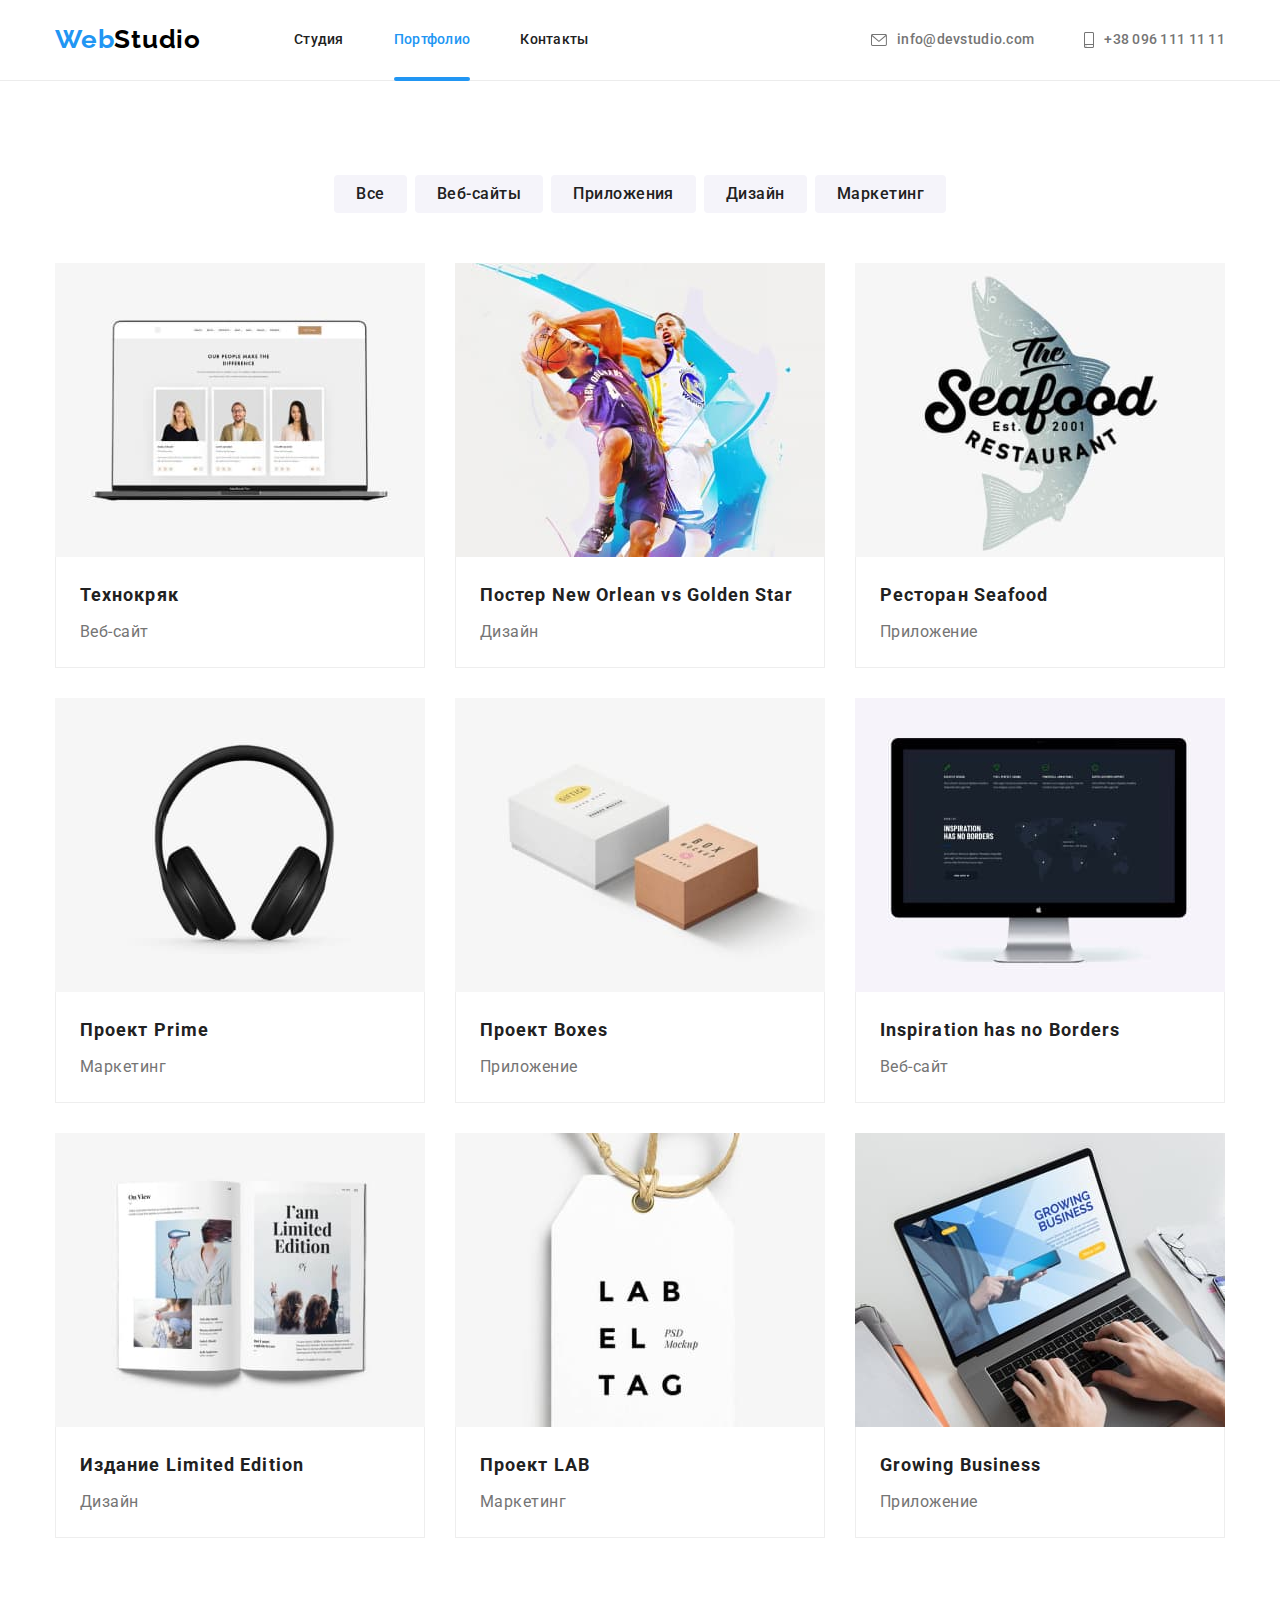
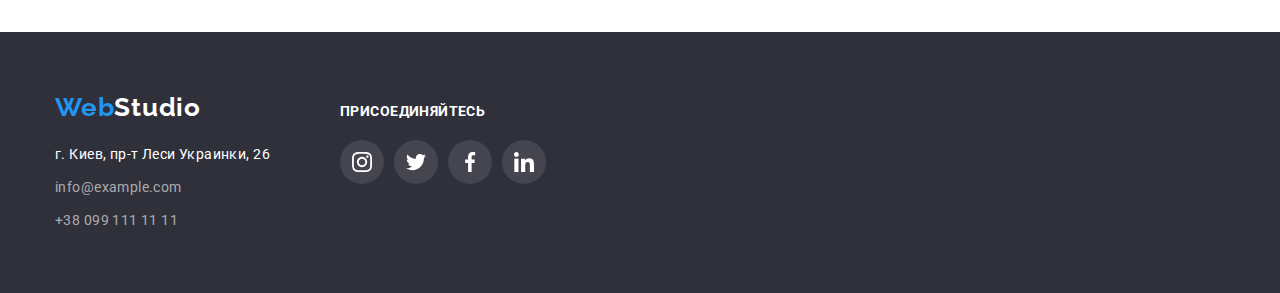
==== portfolio.html @ ef2dbdda "дз№6" ====
<!DOCTYPE html>
<html lang="ru">
  <head>
    <meta charset="UTF-8" />
    <meta http-equiv="X-UA-Compatible" content="IE=edge" />
    <meta name="viewport" content="width=device-width, initial-scale=1.0" />
    <title>Portfolio</title>
    <link
      href="https://fonts.googleapis.com/css2?family=Raleway:wght@700&family=Roboto:wght@400;500;700;900&display=swap"
      rel="stylesheet"
    />
    <link
      rel="stylesheet"
      href="https://cdnjs.cloudflare.com/ajax/libs/modern-normalize/1.1.0/modern-normalize.min.css"
    />
    <link rel="stylesheet" href="./css/style.css" />
  </head>
  <body>
    <header class="header">
      <div class="container header-div">
        <a href="" class="header-logo link"> <span class="header-logo-web">Web</span>Studio</a>
        <nav class="header-nav">
          <ul class="site-nav list">
            <li class="site-nav-item">
              <a href="./index.html" class="site-nav-link link">Студия</a>
            </li>
            <li class="site-nav-item">
              <a href="" class="site-nav-link current link">Портфолио</a>
            </li>
            <li class="site-nav-item"><a href="" class="site-nav-link link">Контакты</a></li>
          </ul>
        </nav>
        <ul class="contacts-nav list">
          <li class="contacts-nav-item">
            <a href="mailto:info@devstudio.com" class="contacts-nav-link link"
              ><svg class="contacts-nav-icon" width="16" height="12">
                <use href="./images/symbol-defs.svg#icon-envelope"></use>
              </svg>
              info@devstudio.com
            </a>
          </li>
          <li class="contacts-nav-item">
            <a href="tel:+380961111111" class="contacts-nav-link link">
              <svg class="contacts-nav-icon" width="10" height="16">
                <use href="./images/symbol-defs.svg#icon-smartphone"></use>
              </svg>
              +38 096 111 11 11</a
            >
          </li>
        </ul>
      </div>
    </header>
    <main>
      <section class="filtres section">
        <div class="container">
          <h1 class="visually-hidden">Фильтры</h1>
          <ul class="filtres-btn-list">
            <li class="filtres-btn-item">
              <button type="button" class="filtres-btn">Все</button>
            </li>
            <li class="filtres-btn-item">
              <button type="button" class="filtres-btn">Веб-сайты</button>
            </li>
            <li class="filtres-btn-item">
              <button type="button" class="filtres-btn">Приложения</button>
            </li>
            <li class="filtres-btn-item">
              <button type="button" class="filtres-btn">Дизайн</button>
            </li>
            <li class="filtres-btn-item">
              <button type="button" class="filtres-btn">Маркетинг</button>
            </li>
          </ul>

          <ul class="filtres-list">
            <li class="filtres-item">
              <a href="" class="filtres-item-link link">
                <div class="filtres-top-cont">
                  <img src="./images/portfolio1.jpg" alt="Технокряк Веб-сайт" width="370" />
                  <p class="filtres-top-text">
                    Ресурс предлагает комплексные предложения с разным уровнем функционала и
                    сервисов. Все это позволит посетителю получить исчерпывающие сведения о компании
                    или частном лице.
                  </p>
                </div>
                <div class="filtres-item-img">
                  <h2 class="filtres-title">Технокряк</h2>
                  <p class="filtres-text">Веб-сайт</p>
                </div>
              </a>
            </li>
            <li class="filtres-item">
              <a href="" class="filtres-item-link link">
                <div class="filtres-top-cont">
                  <img
                    src="./images/portfolio2.jpg"
                    alt="Постер New Orlean vs Golden Star Дизайн"
                    width="370"
                  />
                  <p class="filtres-top-text">
                    Ресурс предлагает комплексные предложения с разным уровнем функционала и
                    сервисов. Все это позволит посетителю получить исчерпывающие сведения о компании
                    или частном лице.
                  </p>
                </div>
                <div class="filtres-item-img">
                  <h2 class="filtres-title">Постер New Orlean vs Golden Star</h2>
                  <p class="filtres-text">Дизайн</p>
                </div>
              </a>
            </li>
            <li class="filtres-item">
              <a href="" class="filtres-item-link link">
                <div class="filtres-top-cont">
                  <img
                    src="./images/portfolio3.jpg"
                    alt="Ресторан Seafood Приложение"
                    width="370"
                  />
                  <p class="filtres-top-text">
                    Ресурс предлагает комплексные предложения с разным уровнем функционала и
                    сервисов. Все это позволит посетителю получить исчерпывающие сведения о компании
                    или частном лице.
                  </p>
                </div>
                <div class="filtres-item-img">
                  <h2 class="filtres-title">Ресторан Seafood</h2>
                  <p class="filtres-text">Приложение</p>
                </div>
              </a>
            </li>
            <li class="filtres-item">
              <a href="" class="filtres-item-link link">
                <div class="filtres-top-cont">
                  <img src="./images/portfolio4.jpg" alt="Проект Prime Маркетинг" width="370" />
                  <p class="filtres-top-text">
                    Ресурс предлагает комплексные предложения с разным уровнем функционала и
                    сервисов. Все это позволит посетителю получить исчерпывающие сведения о компании
                    или частном лице.
                  </p>
                </div>
                <div class="filtres-item-img">
                  <h2 class="filtres-title">Проект Prime</h2>
                  <p class="filtres-text">Маркетинг</p>
                </div>
              </a>
            </li>
            <li class="filtres-item">
              <a href="" class="filtres-item-link link">
                <div class="filtres-top-cont">
                  <img src="./images/portfolio5.jpg" alt="Проект Boxes Приложение" width="370" />
                  <p class="filtres-top-text">
                    Ресурс предлагает комплексные предложения с разным уровнем функционала и
                    сервисов. Все это позволит посетителю получить исчерпывающие сведения о компании
                    или частном лице.
                  </p>
                </div>
                <div class="filtres-item-img">
                  <h2 class="filtres-title">Проект Boxes</h2>
                  <p class="filtres-text">Приложение</p>
                </div>
              </a>
            </li>
            <li class="filtres-item">
              <a href="" class="filtres-item-link link">
                <div class="filtres-top-cont">
                  <img
                    src="./images/portfolio6.jpg"
                    alt="Inspiration has no Borders Веб-сайт"
                    width="370"
                  />
                  <p class="filtres-top-text">
                    Ресурс предлагает комплексные предложения с разным уровнем функционала и
                    сервисов. Все это позволит посетителю получить исчерпывающие сведения о компании
                    или частном лице.
                  </p>
                </div>
                <div class="filtres-item-img">
                  <h2 class="filtres-title" lang="en">Inspiration has no Borders</h2>
                  <p class="filtres-text">Веб-сайт</p>
                </div>
              </a>
            </li>
            <li class="filtres-item">
              <a href="" class="filtres-item-link link">
                <div class="filtres-top-cont">
                  <img
                    src="./images/portfolio7.jpg"
                    alt="Издание Limited Edition Дизайн"
                    width="370"
                  />
                  <p class="filtres-top-text">
                    Ресурс предлагает комплексные предложения с разным уровнем функционала и
                    сервисов. Все это позволит посетителю получить исчерпывающие сведения о компании
                    или частном лице.
                  </p>
                </div>
                <div class="filtres-item-img">
                  <h2 class="filtres-title">Издание Limited Edition</h2>
                  <p class="filtres-text">Дизайн</p>
                </div>
              </a>
            </li>
            <li class="filtres-item">
              <a href="" class="filtres-item-link link">
                <div class="filtres-top-cont">
                  <img src="./images/portfolio8.jpg" alt="Проект LAB Маркетинг" width="370" />
                  <p class="filtres-top-text">
                    Ресурс предлагает комплексные предложения с разным уровнем функционала и
                    сервисов. Все это позволит посетителю получить исчерпывающие сведения о компании
                    или частном лице.
                  </p>
                </div>
                <div class="filtres-item-img">
                  <h2 class="filtres-title">Проект LAB</h2>
                  <p class="filtres-text">Маркетинг</p>
                </div>
              </a>
            </li>
            <li class="filtres-item">
              <a href="" class="filtres-item-link link">
                <div class="filtres-top-cont">
                  <img
                    src="./images/portfolio9.jpg"
                    alt="Growing Business Приложение"
                    width="370"
                  />
                  <p class="filtres-top-text">
                    Ресурс предлагает комплексные предложения с разным уровнем функционала и
                    сервисов. Все это позволит посетителю получить исчерпывающие сведения о компании
                    или частном лице.
                  </p>
                </div>
                <div class="filtres-item-img">
                  <h2 class="filtres-title" lang="en">Growing Business</h2>
                  <p class="filtres-text">Приложение</p>
                </div>
              </a>
            </li>
          </ul>
        </div>
      </section>
    </main>

    <footer class="footer">
      <div class="footer-cont container">
        <div class="footer-contacts">
          <a class="footer-logo link" href=""> <span class="footer-logo-web">Web</span>Studio</a>
          <address class="footer-adress">
            <ul class="footer-list list">
              <li class="footer-item">
                <a
                  class="footer-adress-link link"
                  href="https://www.google.com/maps/place/бул.+Леси+Украинки,+26,+Киев,+Украина,+02000/@50.4265807,30.5361971,17z/data=!3m1!4b1!4m5!3m4!1s0x40d4cf0e033ecbe9:0x57a4dffefec77da0!8m2!3d50.4265807!4d30.5383858"
                  >г. Киев, пр-т Леси Украинки, 26
                </a>
              </li>
              <li class="footer-item">
                <a class="footer-contacts-link link" href="mailto:info@example.com"
                  >info@example.com</a
                >
              </li>
              <li class="footer-item">
                <a class="footer-contacts-link link" href="tel:+380991111111">+38 099 111 11 11</a>
              </li>
            </ul>
          </address>
        </div>
        <div class="join">
          <h2 class="join-title">ПРИСОЕДИНЯЙТЕСЬ</h2>
          <ul class="join-list">
            <li class="join-item">
              <a href="" class="join-soc-link"
                ><svg class="join-icon" width="20" height="20">
                  <use href="./images/symbol-defs.svg#icon-instagram-2"></use>
                </svg>
              </a>
            </li>
            <li class="join-item">
              <a href="" class="join-soc-link"
                ><svg class="join-icon" width="20" height="20">
                  <use href="./images/symbol-defs.svg#icon-twitter-1"></use>
                </svg>
              </a>
            </li>
            <li class="join-item">
              <a href="" class="join-soc-link"
                ><svg class="join-icon" width="20" height="20">
                  <use href="./images/symbol-defs.svg#icon-facebook-1"></use>
                </svg>
              </a>
            </li>
            <li class="join-item">
              <a href="" class="join-soc-link"
                ><svg class="join-icon" width="20" height="20">
                  <use href="./images/symbol-defs.svg#icon-linkedin-1"></use>
                </svg>
              </a>
            </li>
          </ul>
        </div>
      </div>
    </footer>
  </body>
</html>
---- css/style.css ----
/* цвет основного текста  #757575 */
/* вторичный цвет текста  #212121 */
/* белый #FFFFFF */
/* акцент #2196F3 */
/* основной фон #FFFFFF */
/* вторичный фон #F5F4FA */
/* серый #2F303A */
/* контакты футера rgba(255, 255, 255, 0.6) */

:root {
  --primary-text-color: #757575;
  --title-text-color: #212121;
  --accent-color: #2196f3;
  --primary-white-color: #ffffff;
  --primary-grey-color: #2f303a;
  --secondary-bg-color: #f5f4fa;
  --footer-text-color: rgba(255, 255, 255, 0.6);
}

body {
  color: var(--primary-text-color);
  background-color: var(--primary-white-color);
  font-family: 'roboto', 'sans serif';
}

ul,
p,
h1,
h2,
h3 {
  list-style: none;
  margin: 0;
  padding: 0;
}

.link {
  text-decoration: none;
}

img {
  display: block;
}

.container {
  width: 1200px;
  padding-left: 15px;
  padding-right: 15px;
  margin-left: auto;
  margin-right: auto;
  /* outline: solid 2px tomato; */
}

.section {
  padding-bottom: 94px;
  padding-top: 94px;
}

/* --------------------Header---------------------- */

.header-div {
  display: flex;
  align-items: center;
}

.header-nav {
  margin-left: 93px;
}

.header-logo {
  font-family: 'Raleway';
  font-weight: 700;
  font-size: 26px;
  line-height: 1.2;
  letter-spacing: 0.03em;
  color: #000000;
}

.header {
  border-bottom: solid 1px rgba(236, 236, 236, 1);
}

.header-logo-web {
  color: var(--accent-color);
}

/* --------------------Site-nav---------------------- */

.site-nav {
  display: flex;
}

.site-nav-item + .site-nav-item {
  margin-left: 50px;
}

.site-nav-link {
  font-weight: 500;
  font-size: 14px;
  line-height: 1.14;
  letter-spacing: 0.02em;
  color: var(--title-text-color);
  display: block;
  padding-top: 32px;
  padding-bottom: 32px;
  transition: color 250ms cubic-bezier(0.4, 0, 0.2, 1);
}

.site-nav-link:hover,
.site-nav-link:focus {
  color: var(--accent-color);
}

.site-nav-item {
  position: relative;
}

.site-nav-link.current {
  color: var(--accent-color);
}

.site-nav-link.current::after {
  opacity: 1;
}

.site-nav-link::after {
  position: absolute;
  bottom: -1px;
  left: 0;
  content: '';
  width: 100%;
  height: 4px;
  background-color: var(--accent-color);
  border-radius: 2px;
  opacity: 0;
}

.site-nav-link:hover::after,
.site-nav-link:focus::after {
  opacity: 1;
}

/* --------------------Contacts-nav---------------------- */

.contacts-nav {
  display: flex;
  margin-left: auto;
}

.contacts-nav-link {
  display: flex;
  align-items: center;
  font-weight: 500;
  font-size: 14px;
  line-height: 1.14;
  letter-spacing: 0.02em;
  color: var(--primary-text-color);
  padding-top: 10px;
  padding-bottom: 10px;
  transition: color 250ms cubic-bezier(0.4, 0, 0.2, 1);
}

.contacts-nav-link:hover,
.contacts-nav-link:focus {
  color: var(--accent-color);
}

.contacts-nav-item + .contacts-nav-item {
  margin-left: 50px;
}

.contacts-nav-item:last-child {
  margin-right: 0;
}

.contacts-nav-link:hover .contacts-nav-icon {
  fill: var(--accent-color);
}

.contacts-nav-icon {
  fill: currentColor;
  margin-right: 10px;
}

/* --------------------Main sections---------------------- */

/* --------------------Hero section---------------------- */

.hero {
  text-align: center;
  padding-top: 200px;
  padding-bottom: 200px;
  background-image: linear-gradient(rgba(47, 48, 58, 0.4), rgba(47, 48, 58, 0.4)),
    url(../images/heroBG.jpg);
  background-position: center;
  background-repeat: no-repeat;
  background-size: cover;
  max-width: 1600px;
  margin-left: auto;
  margin-right: auto;
}

.hero-title {
  font-weight: 900;
  font-size: 44px;
  line-height: 1.36;
  letter-spacing: 0.06em;
  color: var(--primary-white-color);
  margin: 0;
  margin-bottom: 30px;
}

.hero-btn {
  font-weight: 700;
  font-size: 16px;
  line-height: 1.88;
  letter-spacing: 0.06em;
  border-radius: 4px;
  padding: 10px 32px;
  border: 0;
  min-width: 200px;
  height: 50px;
  font-family: inherit;
  color: var(--primary-white-color);
  background-color: var(--accent-color);
  cursor: pointer;
}

/* --------------------Features section---------------------- */
.visually-hidden {
  position: absolute;
  width: 1px;
  height: 1px;
  margin: -1px;
  border: 0;
  padding: 0;
  white-space: nowrap;
  clip-path: inset(100%);
  clip: rect(0 0 0 0);
  overflow: hidden;
}

.features-list {
  display: flex;
}

.features-item {
  min-width: 270px;
  min-height: 101px;
}

.features-item + .features-item {
  margin-left: 30px;
}

.features-title {
  font-weight: 700;
  font-size: 14px;
  line-height: 1.14;
  letter-spacing: 0.03em;
  text-transform: uppercase;
  color: var(--title-text-color);
  margin-bottom: 10px;
}

.features-text {
  font-size: 14px;
  line-height: 1.71;
  letter-spacing: 0.03em;
  color: var(--primary-text-color);
}

.features-icon-container {
  display: flex;
  justify-content: center;
  align-items: center;
  width: 270px;
  height: 120px;
  background-color: var(--secondary-bg-color);
  margin-bottom: 30px;
  border-radius: 4px;
}

.features-icon-container + .features-icon-container {
  margin-left: 30px;
}

.features-icon {
  justify-content: center;
  align-items: center;
}

/* --------------------Works section---------------------- */

.works {
  padding-top: 0;
}

.works-title {
  font-weight: 700;
  font-size: 36px;
  line-height: 1.17;
  letter-spacing: 0.03em;
  color: var(--title-text-color);
  margin: 0;
  margin-bottom: 50px;
  text-align: center;
}

.works-list {
  display: flex;
}

.works-item {
  position: relative;
}

.works-item + .works-item {
  margin-left: 30px;
}

.works-item-cont {
  position: absolute;
  display: flex;
  justify-content: center;
  align-items: center;
  bottom: 0;
  min-width: 370px;
  min-height: 70px;
  background-color: rgba(47, 48, 58, 0.8);
}

.works-item-text {
  font-weight: 700;
  font-size: 14px;
  line-height: 1.14;
  letter-spacing: 0.03em;
  color: var(--primary-white-color);
}

/* --------------------Team section---------------------- */

.team {
  background-color: var(--secondary-bg-color);
}

.team-list {
  display: flex;
}

.team-title {
  font-weight: 700;
  font-size: 36px;
  line-height: 1.17;
  letter-spacing: 0.03em;
  color: var(--title-text-color);
  margin-bottom: 50px;
  text-align: center;
}

.team-item {
  background-color: var(--primary-white-color);
  border-radius: 0px 0px 4px 4px;
  box-shadow: 0px 1px 3px rgba(0, 0, 0, 0.12), 0px 1px 1px rgba(0, 0, 0, 0.14),
    0px 2px 1px rgba(0, 0, 0, 0.2);
}

.team-item + .team-item {
  margin-left: 30px;
}

.team-item-title {
  font-weight: 500;
  font-size: 16px;
  line-height: 1.19;
  letter-spacing: 0.03em;
  color: var(--title-text-color);
  margin-bottom: 10px;
  text-align: center;
}

.team-item-text {
  font-size: 16px;
  line-height: 1.19;
  letter-spacing: 0.03em;
  color: var(--primary-text-color);
  text-align: center;
  margin-bottom: 16px;
}

.team-item-bgc {
  padding-top: 30px;
  padding-bottom: 30px;
}

.team-soc-list {
  display: flex;
  justify-content: center;
}

.team-soc-item + .team-soc-item {
  margin-left: 10px;
}

.team-soc-link {
  width: 44px;
  height: 44px;
  border-radius: 50%;
  display: flex;
  justify-content: center;
  align-items: center;
  transition: color 250ms cubic-bezier(0.4, 0, 0.2, 1),
    background-color 250ms cubic-bezier(0.4, 0, 0.2, 1);
}

.team-soc-link:hover,
.team-soc-link:focus {
  background-color: var(--accent-color);
}

.team-soc-icon {
  fill: #afb1b8;
  transition: fill 250ms cubic-bezier(0.4, 0, 0.2, 1);
}

.team-soc-link:hover .team-soc-icon,
.team-soc-link:focus .team-soc-icon {
  fill: #ffffff;
}

/* --------------------Clients section---------------------- */

.clients-title {
  font-weight: 700;
  font-size: 36px;
  line-height: 1.17;
  letter-spacing: 0.03em;
  color: var(--title-text-color);
  margin-bottom: 50px;
  text-align: center;
}

.clients-list {
  display: flex;
}

.clients-item {
  width: 170px;
  height: 92px;
}

.clients-item + .clients-item {
  margin-left: 30px;
}

.clients-link {
  width: 100%;
  height: 100%;
  display: flex;
  justify-content: center;
  align-items: center;
  border: 1px solid #afb1b8;
  border-radius: 4px;
  transition: border-color 250ms cubic-bezier(0.4, 0, 0.2, 1);
}

.clients-link:hover,
.clients-link:focus {
  border-color: var(--accent-color);
}

.clients-icon {
  fill: #afb1b8;
  transition: fill 250ms cubic-bezier(0.4, 0, 0.2, 1);
}

.clients-link:hover .clients-icon,
.clients-link:focus .clients-icon {
  fill: var(--accent-color);
}

/* --------------------Footer section---------------------- */

.footer {
  background-color: var(--primary-grey-color);
  padding-top: 60px;
  padding-bottom: 60px;
}

.footer-logo-web {
  color: var(--accent-color);
}

.footer-logo {
  font-family: 'Raleway';
  font-weight: 700;
  font-size: 26px;
  line-height: 1.2;
  letter-spacing: 0.03em;
  color: var(--primary-white-color);
}

.footer-item {
  margin-bottom: 9px;
}

.footer-item:nth-child(3n) {
  margin-bottom: 0;
}

.footer-adress {
  font-style: normal;
  margin-top: 20px;
}

.footer-adress-link {
  font-size: 14px;
  line-height: 1.71;
  letter-spacing: 0.03em;
  color: var(--primary-white-color);
  transition: color 250ms cubic-bezier(0.4, 0, 0.2, 1);
}

.footer-adress-link:hover,
.footer-adress-link:focus {
  color: var(--accent-color);
}

.footer-contacts-link {
  font-size: 14px;
  line-height: 1.71;
  letter-spacing: 0.03em;
  color: var(--footer-text-color);
  transition: color 250ms cubic-bezier(0.4, 0, 0.2, 1);
}

.footer-contacts-link:hover,
.footer-contacts-link:focus {
  color: var(--accent-color);
}

.footer-cont {
  display: flex;
  align-items: baseline;
}

.join {
  margin-left: 70px;
}

.join-title {
  font-weight: 700;
  font-size: 14px;
  line-height: 1.14;
  letter-spacing: 0.03em;
  color: var(--primary-white-color);
}

.join-list {
  display: flex;
  margin-top: 20px;
}

.join-item + .join-item {
  margin-left: 10px;
}

.join-soc-link {
  width: 44px;
  height: 44px;
  border-radius: 50%;
  display: flex;
  justify-content: center;
  align-items: center;
  background: rgba(255, 255, 255, 0.1);
  transition: background-color 250ms cubic-bezier(0.4, 0, 0.2, 1);
}

.join-soc-link:hover,
.join-soc-link:focus {
  background: var(--accent-color);
}

.join-icon {
  fill: var(--primary-white-color);
}

/* --------------------Portfolio---------------------- */
/* --------------------Filtres section---------------------- */

.filtres-btn-list {
  display: flex;
  margin-bottom: 50px;
  justify-content: center;
}

.filtres-btn-item + .filtres-btn-item {
  margin-left: 8px;
}

.filtres-btn {
  font-weight: 500;
  font-size: 16px;
  line-height: 1.62;
  letter-spacing: 0.03em;
  border-radius: 4px;
  border: 0;
  height: 38px;
  min-width: 73px;
  color: var(--title-text-color);
  background-color: var(--secondary-bg-color);
  font-family: inherit;
  cursor: pointer;
  padding: 6px 22px;
  text-align: center;
  transition: background-color 250ms cubic-bezier(0.4, 0, 0.2, 1),
    color 250ms cubic-bezier(0.4, 0, 0.2, 1), box-shadow 250ms cubic-bezier(0.4, 0, 0.2, 1);
}

.filtres-btn:hover,
.filtres-btn:focus {
  background-color: var(--accent-color);
  color: var(--primary-white-color);
  box-shadow: 0px 3px 1px rgba(0, 0, 0, 0.1), 0px 1px 2px rgba(0, 0, 0, 0.08),
    0px 2px 2px rgba(0, 0, 0, 0.12);
}

.filtres-list {
  display: flex;
  flex-wrap: wrap;
}

.filtres-item {
  margin-right: 30px;
  margin-bottom: 30px;
  width: 370px;
}

.filtres-top-cont {
  position: relative;
  overflow: hidden;
}

.filtres-top-text {
  position: absolute;
  top: 0;
  background-color: rgba(33, 150, 243, 0.9);
  color: var(--primary-white-color);
  font-size: 18px;
  line-height: 1.56;
  letter-spacing: 0.03em;
  padding: 63px 24px;
  height: 100%;
  transform: translateY(100%);
  transition: transform 250ms cubic-bezier(0.4, 0, 0.2, 1);
}

.filtres-item-link {
  display: block;
  transition: box-shadow 250ms cubic-bezier(0.4, 0, 0.2, 1);
}

.filtres-item-link:hover .filtres-top-text,
.filtres-item-link:focus .filtres-top-text {
  transform: translateY(0);
}

.filtres-item-link:hover,
.filtres-item-link:focus {
  box-shadow: 0px 1px 1px rgba(0, 0, 0, 0.12), 0px 4px 4px rgba(0, 0, 0, 0.06),
    1px 4px 6px rgba(0, 0, 0, 0.16);
}

.filtres-item:nth-child(3n) {
  margin-right: 0;
}

.filtres-item:nth-last-child(-n + 3) {
  margin-bottom: 0;
}

.filtres-item-img {
  padding: 20px 24px;
  border: 1px solid rgba(238, 238, 238, 1);
  border-top: 0;
}

.filtres-title {
  font-weight: 700;
  font-size: 18px;
  line-height: 2;
  color: var(--title-text-color);
  letter-spacing: 0.06em;
  margin-bottom: 4px;
}

.filtres-text {
  font-size: 16px;
  line-height: 1.88;
  letter-spacing: 0.03em;
  color: var(--primary-text-color);
}

/* --------------------Backdrop---------------------- */

.backdrop {
  position: fixed;
  top: 0;
  display: flex;
  justify-content: center;
  align-items: center;
  width: 100%;
  height: 100%;
  background-color: rgba(0, 0, 0, 0.2);
  transition: opacity 250ms, visibility 250ms;
}

.backdrop.is-hidden .modal {
  transform: scale(0.5);
}

/* --------------------Modal---------------------- */

.modal {
  position: relative;
  width: 528px;
  min-height: 582px;
  background-color: var(--primary-white-color);
  border-radius: 4px;
  transition: transform 350ms;
  transform: scale(1);
}

.modal-close-btn {
  position: absolute;
  top: 9px;
  right: 8px;
  width: 30px;
  height: 30px;
  padding: 5px;
  background-color: transparent;
  border: 1px solid rgba(0, 0, 0, 0.1);
  border-radius: 50%;
}

.is-hidden {
  opacity: 0;
  pointer-events: none;
  visibility: hidden;
}

button {
  cursor: pointer;
}

.modal-title {
  font-weight: 700;
  font-size: 20px;
  line-height: 1.15;
  text-align: center;
  letter-spacing: 0.03em;
  color: var(--title-text-color);

  margin: 40px 39px 12px 41px;
}

.modal-info {
  margin: 0px 39px 20px 41px;
}

.modal-input {
  padding: 0;
  margin-top: 4px;
  height: 40px;
  width: 100%;
  border-radius: 4px;
  border: 1px solid rgba(33, 33, 33, 0.2);
}

.modal-input-comment {
  padding: 0;
  margin-top: 4px;
  height: 120px;
  width: 100%;
  border-radius: 4px;
  border: 1px solid rgba(33, 33, 33, 0.2);
}

.modal-label {
  font-size: 12px;
  line-height: 1.17;
  letter-spacing: 0.01em;
}

.modal-info-items + .modal-info-items {
  margin-top: 10px;
}
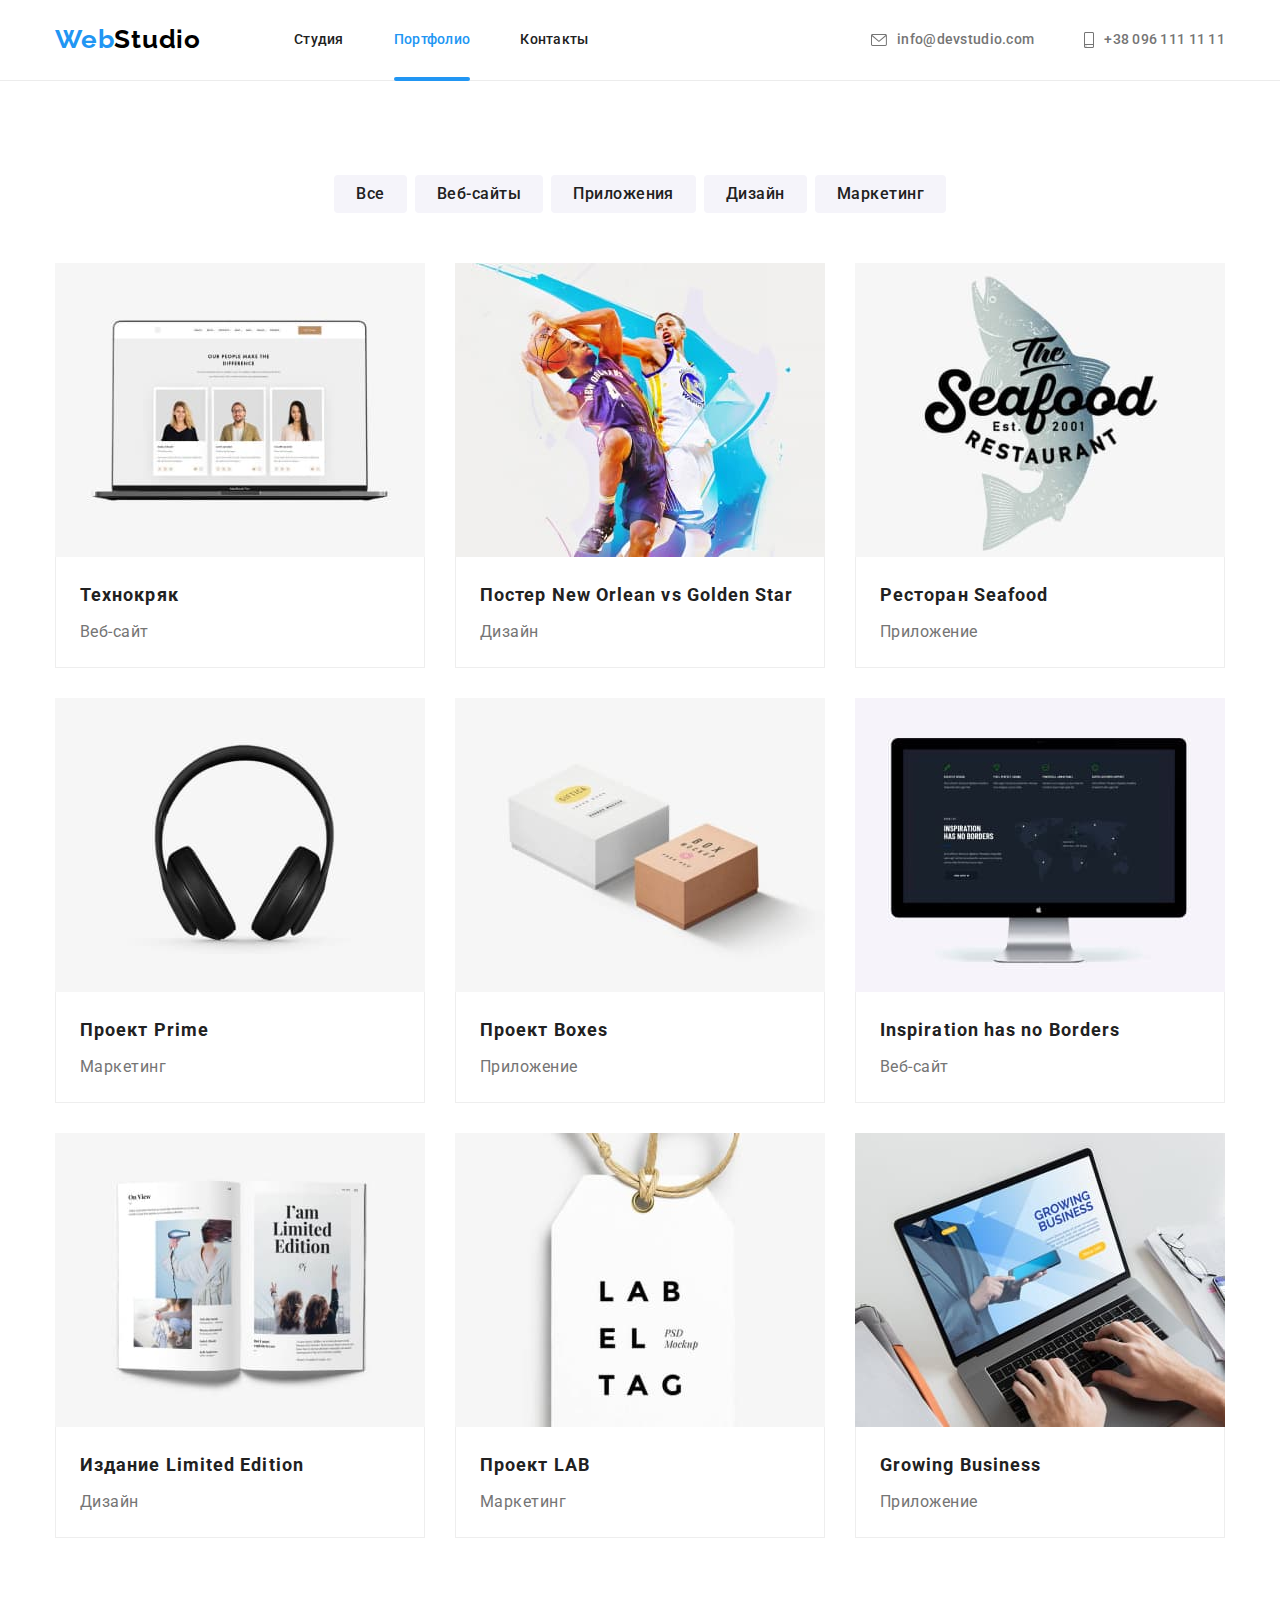
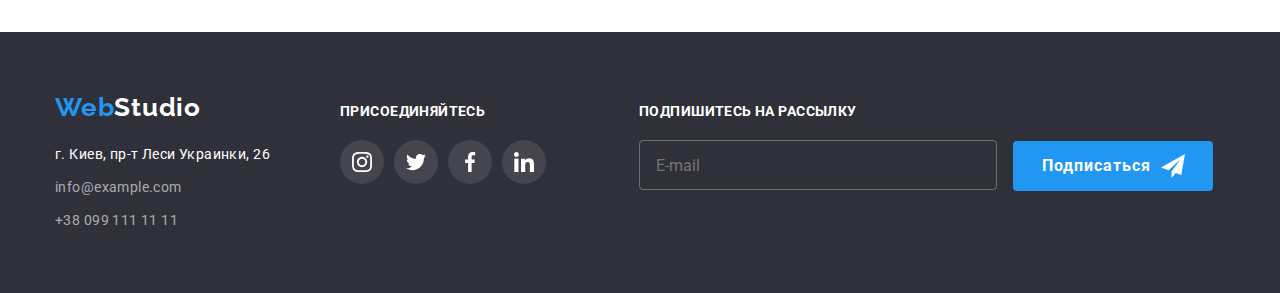
==== commit 58f50bf5: "дз6" ====
--- a/portfolio.html
+++ b/portfolio.html
@@ -299,6 +299,25 @@
             </li>
           </ul>
         </div>
+        <div class="footer-subscription">
+          <h2 class="footer-subscription-title">ПОДПИШИТЕСЬ НА РАССЫЛКУ</h2>
+          <form class="footer-subscription-form">
+            <label class="footer-subscription-label" for="mail"></label>
+            <input
+              class="footer-subscription-input"
+              type="email"
+              name="mail"
+              id="mail"
+              placeholder="E-mail"
+            />
+            <button class="footer-subscription-btn" type="submit">
+              Подписаться
+              <svg class="subscription-icon" width="24" height="24">
+                <use href="./images/icons.svg#icon-send"></use>
+              </svg>
+            </button>
+          </form>
+        </div>
       </div>
     </footer>
   </body>
--- a/css/style.css
+++ b/css/style.css
@@ -31,6 +31,16 @@
   list-style: none;
   margin: 0;
   padding: 0;
+}
+
+a:active,
+a:focus {
+  outline: none;
+}
+
+button {
+  cursor: pointer;
+  outline: none;
 }
 
 .link {
@@ -584,6 +594,55 @@
   fill: var(--primary-white-color);
 }
 
+.footer-subscription {
+  margin-left: 93px;
+}
+
+.footer-subscription-btn {
+  position: relative;
+  font-weight: 700;
+  font-size: 16px;
+  line-height: 1.88;
+  letter-spacing: 0.06em;
+  border-radius: 4px;
+  padding: 10px 62px 10px 29px;
+  margin-left: 12px;
+  border: 0;
+  width: 200px;
+  height: 50px;
+  font-family: inherit;
+  color: var(--primary-white-color);
+  background-color: var(--accent-color);
+  cursor: pointer;
+}
+
+.footer-subscription-title {
+  font-weight: 700;
+  font-size: 14px;
+  line-height: 1.14;
+  letter-spacing: 0.03em;
+  color: var(--primary-white-color);
+  margin-bottom: 20px;
+}
+
+.footer-subscription-input {
+  width: 358px;
+  height: 50px;
+  padding-left: 16px;
+  padding-right: 16px;
+  border: 1px solid rgba(255, 255, 255, 0.3);
+  border-radius: 4px;
+  background-color: transparent;
+  color: var(--primary-white-color);
+}
+
+.subscription-icon {
+  position: absolute;
+  right: 28px;
+  top: 50%;
+  transform: translateY(-50%);
+}
+
 /* --------------------Portfolio---------------------- */
 /* --------------------Filtres section---------------------- */
 
@@ -748,10 +807,6 @@
   visibility: hidden;
 }
 
-button {
-  cursor: pointer;
-}
-
 .modal-title {
   font-weight: 700;
   font-size: 20px;
@@ -759,30 +814,61 @@
   text-align: center;
   letter-spacing: 0.03em;
   color: var(--title-text-color);
-
   margin: 40px 39px 12px 41px;
 }
 
-.modal-info {
+.modal-form-list {
   margin: 0px 39px 20px 41px;
 }
-
 .modal-input {
   padding: 0;
+  padding-left: 42px;
+  padding-right: 10px;
   margin-top: 4px;
   height: 40px;
   width: 100%;
   border-radius: 4px;
   border: 1px solid rgba(33, 33, 33, 0.2);
+  outline: none;
+  cursor: pointer;
+  transition: border-color 250ms cubic-bezier(0.4, 0, 0.2, 1);
+}
+
+.modal-input:focus,
+.modal-input:hover {
+  border-color: var(--accent-color);
+}
+
+.modal-icons {
+  position: relative;
+}
+
+.input-icon {
+  position: absolute;
+  left: 12px;
+  top: 50%;
+  transform: translateY(-50%);
+  transition: fill 250ms cubic-bezier(0.4, 0, 0.2, 1);
+}
+
+.modal-input:focus + .input-icon,
+.modal-input:hover + .input-icon {
+  fill: var(--accent-color);
 }
 
 .modal-input-comment {
-  padding: 0;
+  padding: 12px 16px;
   margin-top: 4px;
   height: 120px;
   width: 100%;
   border-radius: 4px;
   border: 1px solid rgba(33, 33, 33, 0.2);
+  resize: none;
+  outline: none;
+}
+
+.modal-input-comment::placeholder {
+  color: rgba(117, 117, 117, 0.5);
 }
 
 .modal-label {
@@ -794,3 +880,62 @@
 .modal-info-items + .modal-info-items {
   margin-top: 10px;
 }
+
+.modal-form-agreements {
+  color: var(--accent-color);
+  /* text-decoration-line: underline; */
+}
+
+.modal-submit-btn {
+  display: flex;
+  justify-content: center;
+  font-weight: 700;
+  font-size: 16px;
+  line-height: 1.88;
+  letter-spacing: 0.06em;
+  border-radius: 4px;
+  padding: 10px 32px;
+  margin: 30px auto 40px auto;
+  border: 0;
+  min-width: 200px;
+  height: 50px;
+  font-family: inherit;
+  color: var(--primary-white-color);
+  background-color: var(--accent-color);
+  box-shadow: 0px 4px 4px rgba(0, 0, 0, 0.15);
+}
+
+.modal-license-text {
+  display: flex;
+  align-items: center;
+  justify-content: center;
+  font-size: 14px;
+  line-height: 1.71;
+  letter-spacing: 0.03em;
+}
+
+.modal-license-text::before {
+  content: '';
+  width: 16px;
+  height: 15px;
+  border: 2px solid var(--title-text-color);
+  border-radius: 2px;
+  margin-right: 8px;
+}
+
+.close-icon {
+  transition: fill 250ms cubic-bezier(0.4, 0, 0.2, 1);
+}
+
+.modal-close-btn:hover .close-icon,
+.modal-close-btn:focus .close-icon {
+  fill: var(--accent-color);
+}
+
+.input-check:checked + .modal-license-text::before {
+  background-color: var(--accent-color);
+  border-color: var(--accent-color);
+  background-image: url(../images/Check.svg);
+  background-repeat: no-repeat;
+  background-position: center;
+}
